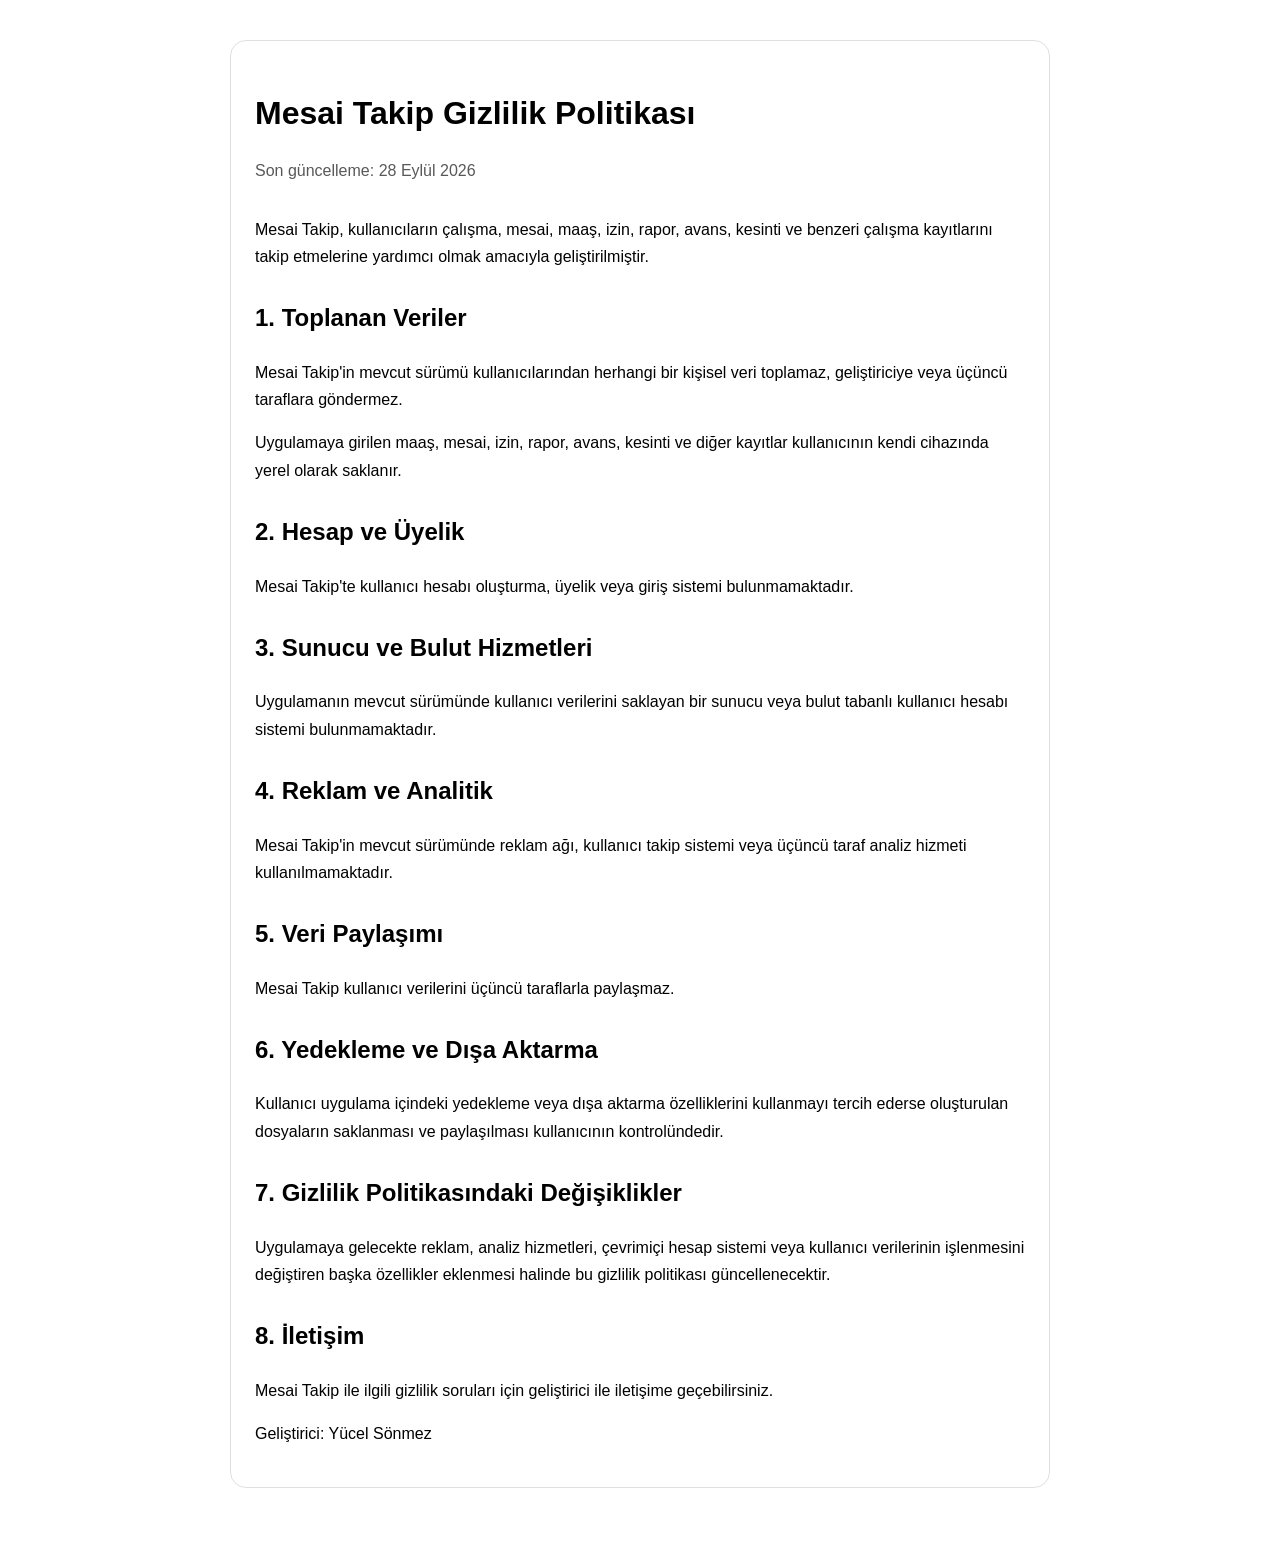
==== index.html @ 7be10f76 "Add Mesai Takip privacy policy" ====
<!DOCTYPE html>
<html lang="tr">
<head>
  <meta charset="UTF-8">
  <meta name="viewport" content="width=device-width, initial-scale=1.0">
  <title>Mesai Takip - Gizlilik Politikası</title>
  <meta name="description" content="Mesai Takip uygulaması gizlilik politikası">
  <style>
    :root { color-scheme: light dark; }
    body {
      font-family: -apple-system, BlinkMacSystemFont, "Segoe UI", Roboto, Helvetica, Arial, sans-serif;
      max-width: 820px;
      margin: 0 auto;
      padding: 40px 20px 64px;
      line-height: 1.7;
    }
    h1 { margin-bottom: 8px; }
    h2 { margin-top: 28px; }
    .date { opacity: .65; margin-bottom: 32px; }
    .card {
      border: 1px solid rgba(127,127,127,.25);
      border-radius: 16px;
      padding: 24px;
    }
  </style>
</head>
<body>
  <main class="card">
    <h1>Mesai Takip Gizlilik Politikası</h1>
    <p class="date">Son güncelleme: 28 Eylül 2026</p>

    <p>Mesai Takip, kullanıcıların çalışma, mesai, maaş, izin, rapor, avans, kesinti ve benzeri çalışma kayıtlarını takip etmelerine yardımcı olmak amacıyla geliştirilmiştir.</p>

    <h2>1. Toplanan Veriler</h2>
    <p>Mesai Takip'in mevcut sürümü kullanıcılarından herhangi bir kişisel veri toplamaz, geliştiriciye veya üçüncü taraflara göndermez.</p>
    <p>Uygulamaya girilen maaş, mesai, izin, rapor, avans, kesinti ve diğer kayıtlar kullanıcının kendi cihazında yerel olarak saklanır.</p>

    <h2>2. Hesap ve Üyelik</h2>
    <p>Mesai Takip'te kullanıcı hesabı oluşturma, üyelik veya giriş sistemi bulunmamaktadır.</p>

    <h2>3. Sunucu ve Bulut Hizmetleri</h2>
    <p>Uygulamanın mevcut sürümünde kullanıcı verilerini saklayan bir sunucu veya bulut tabanlı kullanıcı hesabı sistemi bulunmamaktadır.</p>

    <h2>4. Reklam ve Analitik</h2>
    <p>Mesai Takip'in mevcut sürümünde reklam ağı, kullanıcı takip sistemi veya üçüncü taraf analiz hizmeti kullanılmamaktadır.</p>

    <h2>5. Veri Paylaşımı</h2>
    <p>Mesai Takip kullanıcı verilerini üçüncü taraflarla paylaşmaz.</p>

    <h2>6. Yedekleme ve Dışa Aktarma</h2>
    <p>Kullanıcı uygulama içindeki yedekleme veya dışa aktarma özelliklerini kullanmayı tercih ederse oluşturulan dosyaların saklanması ve paylaşılması kullanıcının kontrolündedir.</p>

    <h2>7. Gizlilik Politikasındaki Değişiklikler</h2>
    <p>Uygulamaya gelecekte reklam, analiz hizmetleri, çevrimiçi hesap sistemi veya kullanıcı verilerinin işlenmesini değiştiren başka özellikler eklenmesi halinde bu gizlilik politikası güncellenecektir.</p>

    <h2>8. İletişim</h2>
    <p>Mesai Takip ile ilgili gizlilik soruları için geliştirici ile iletişime geçebilirsiniz.</p>
    <p>Geliştirici: Yücel Sönmez</p>
  </main>
</body>
</html>
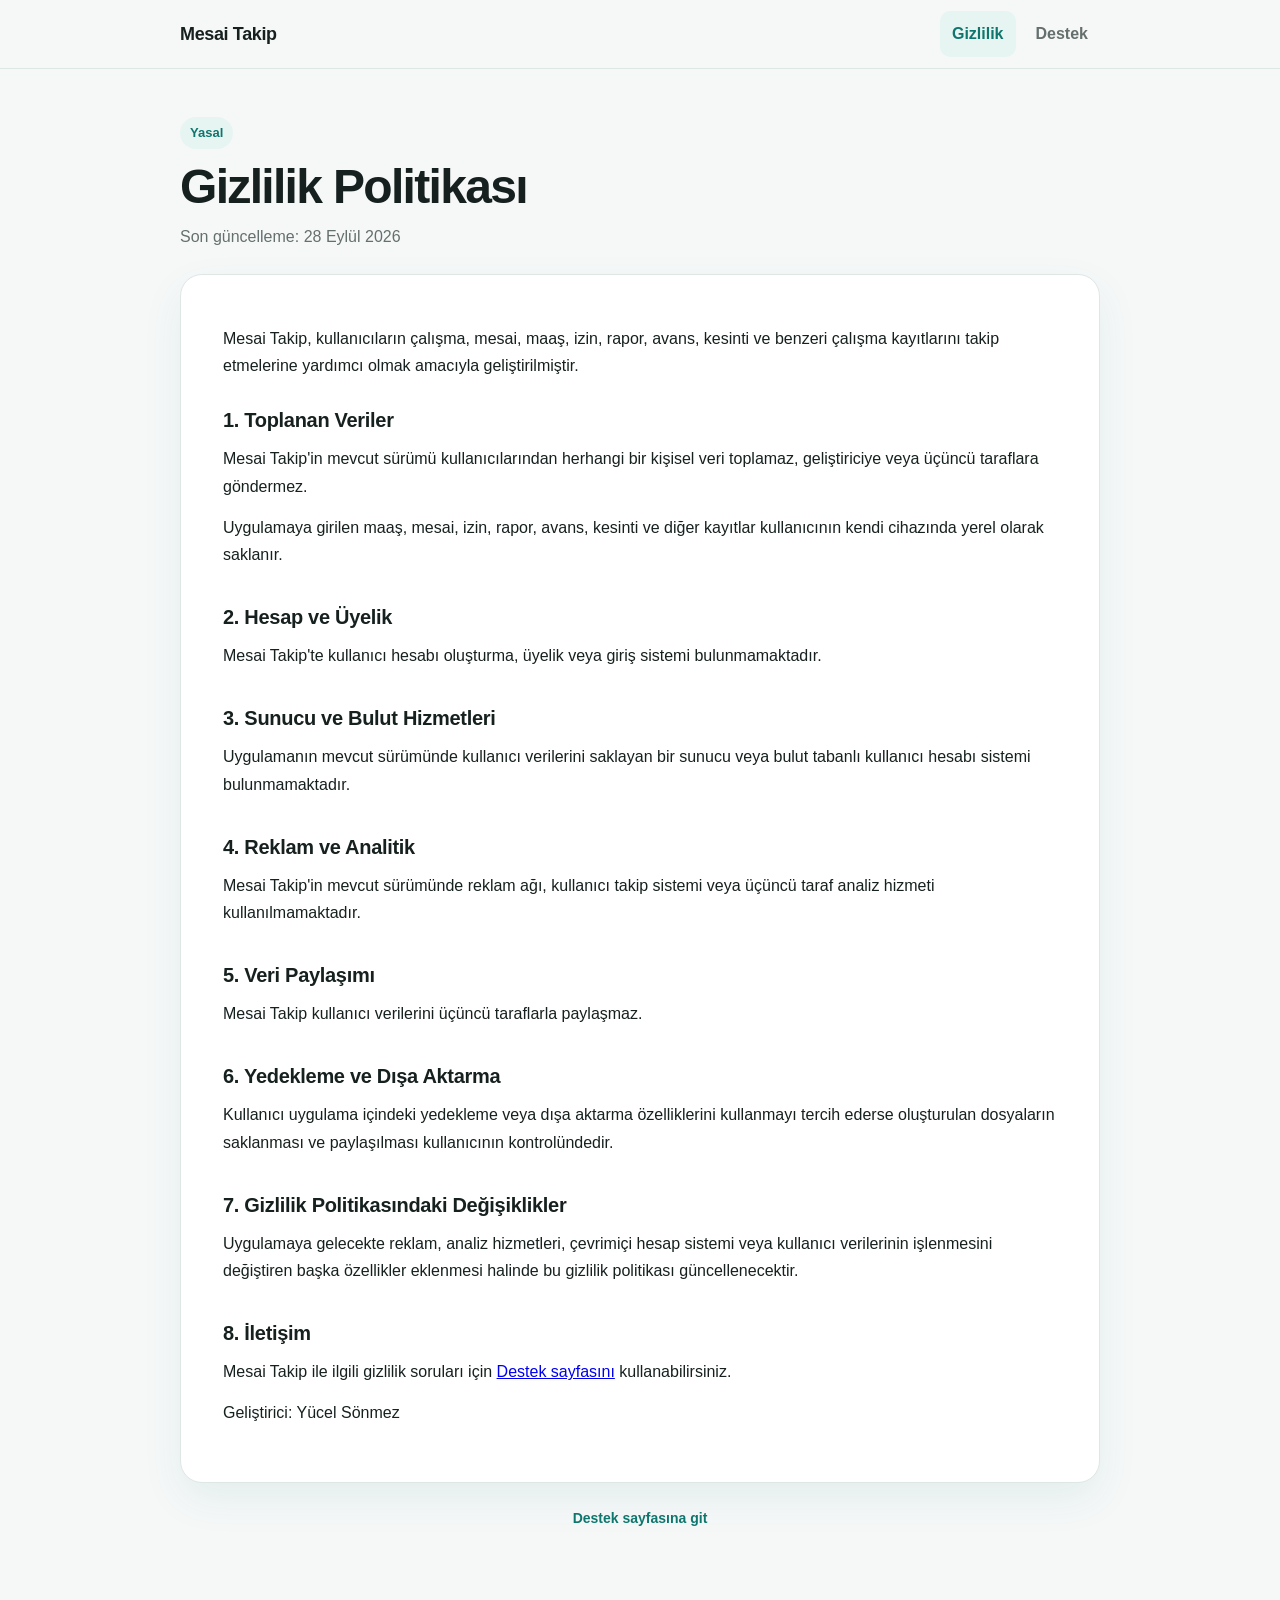
==== commit 7c72c1c9: "Improve privacy and support navigation" ====
--- a/index.html
+++ b/index.html
@@ -3,59 +3,184 @@
 <head>
   <meta charset="UTF-8">
   <meta name="viewport" content="width=device-width, initial-scale=1.0">
+  <meta name="theme-color" content="#0f766e">
   <title>Mesai Takip - Gizlilik Politikası</title>
   <meta name="description" content="Mesai Takip uygulaması gizlilik politikası">
   <style>
-    :root { color-scheme: light dark; }
+    * { box-sizing: border-box; }
+    :root {
+      color-scheme: light dark;
+      --bg: #f6f8f8;
+      --surface: #ffffff;
+      --text: #16211f;
+      --muted: #64706d;
+      --border: #dfe7e5;
+      --accent: #0f766e;
+      --accent-soft: #e7f5f2;
+      --shadow: 0 16px 40px rgba(15, 118, 110, .08);
+    }
+    @media (prefers-color-scheme: dark) {
+      :root {
+        --bg: #0f1514;
+        --surface: #151d1b;
+        --text: #edf4f2;
+        --muted: #a7b3b0;
+        --border: #293432;
+        --accent: #5eead4;
+        --accent-soft: #16312d;
+        --shadow: none;
+      }
+    }
     body {
+      margin: 0;
       font-family: -apple-system, BlinkMacSystemFont, "Segoe UI", Roboto, Helvetica, Arial, sans-serif;
-      max-width: 820px;
-      margin: 0 auto;
-      padding: 40px 20px 64px;
+      background: var(--bg);
+      color: var(--text);
       line-height: 1.7;
     }
-    h1 { margin-bottom: 8px; }
-    h2 { margin-top: 28px; }
-    .date { opacity: .65; margin-bottom: 32px; }
+    .wrap {
+      width: min(920px, calc(100% - 32px));
+      margin: 0 auto;
+    }
+    header {
+      position: sticky;
+      top: 0;
+      z-index: 10;
+      background: color-mix(in srgb, var(--bg) 88%, transparent);
+      backdrop-filter: blur(16px);
+      -webkit-backdrop-filter: blur(16px);
+      border-bottom: 1px solid var(--border);
+    }
+    .nav {
+      min-height: 68px;
+      display: flex;
+      align-items: center;
+      justify-content: space-between;
+      gap: 20px;
+    }
+    .brand {
+      color: var(--text);
+      text-decoration: none;
+      font-weight: 800;
+      letter-spacing: -.02em;
+      font-size: 18px;
+    }
+    .links {
+      display: flex;
+      align-items: center;
+      gap: 8px;
+    }
+    .links a {
+      color: var(--muted);
+      text-decoration: none;
+      font-weight: 650;
+      padding: 9px 12px;
+      border-radius: 10px;
+    }
+    .links a:hover,
+    .links a[aria-current="page"] {
+      color: var(--accent);
+      background: var(--accent-soft);
+    }
+    main { padding: 48px 0 72px; }
+    .hero { margin-bottom: 24px; }
+    .eyebrow {
+      display: inline-block;
+      color: var(--accent);
+      background: var(--accent-soft);
+      border-radius: 999px;
+      padding: 5px 10px;
+      font-size: 13px;
+      font-weight: 750;
+      margin-bottom: 12px;
+    }
+    h1 {
+      font-size: clamp(32px, 6vw, 48px);
+      line-height: 1.08;
+      letter-spacing: -.035em;
+      margin: 0 0 10px;
+    }
+    .date { color: var(--muted); margin: 0; }
     .card {
-      border: 1px solid rgba(127,127,127,.25);
-      border-radius: 16px;
-      padding: 24px;
+      background: var(--surface);
+      border: 1px solid var(--border);
+      border-radius: 22px;
+      padding: clamp(24px, 5vw, 42px);
+      box-shadow: var(--shadow);
+    }
+    h2 {
+      font-size: 20px;
+      letter-spacing: -.015em;
+      margin: 32px 0 8px;
+    }
+    h2:first-of-type { margin-top: 24px; }
+    p { margin: 8px 0 14px; }
+    .footer {
+      margin-top: 24px;
+      color: var(--muted);
+      font-size: 14px;
+      text-align: center;
+    }
+    .footer a { color: var(--accent); text-decoration: none; font-weight: 650; }
+    @media (max-width: 560px) {
+      .nav { min-height: 62px; }
+      .brand { font-size: 16px; }
+      .links a { padding: 8px 9px; font-size: 14px; }
+      main { padding-top: 32px; }
     }
   </style>
 </head>
 <body>
-  <main class="card">
-    <h1>Mesai Takip Gizlilik Politikası</h1>
-    <p class="date">Son güncelleme: 28 Eylül 2026</p>
+  <header>
+    <div class="wrap nav">
+      <a class="brand" href="./">Mesai Takip</a>
+      <nav class="links" aria-label="Ana menü">
+        <a href="./" aria-current="page">Gizlilik</a>
+        <a href="./support/">Destek</a>
+      </nav>
+    </div>
+  </header>
 
-    <p>Mesai Takip, kullanıcıların çalışma, mesai, maaş, izin, rapor, avans, kesinti ve benzeri çalışma kayıtlarını takip etmelerine yardımcı olmak amacıyla geliştirilmiştir.</p>
+  <main class="wrap">
+    <section class="hero">
+      <span class="eyebrow">Yasal</span>
+      <h1>Gizlilik Politikası</h1>
+      <p class="date">Son güncelleme: 28 Eylül 2026</p>
+    </section>
 
-    <h2>1. Toplanan Veriler</h2>
-    <p>Mesai Takip'in mevcut sürümü kullanıcılarından herhangi bir kişisel veri toplamaz, geliştiriciye veya üçüncü taraflara göndermez.</p>
-    <p>Uygulamaya girilen maaş, mesai, izin, rapor, avans, kesinti ve diğer kayıtlar kullanıcının kendi cihazında yerel olarak saklanır.</p>
+    <article class="card">
+      <p>Mesai Takip, kullanıcıların çalışma, mesai, maaş, izin, rapor, avans, kesinti ve benzeri çalışma kayıtlarını takip etmelerine yardımcı olmak amacıyla geliştirilmiştir.</p>
 
-    <h2>2. Hesap ve Üyelik</h2>
-    <p>Mesai Takip'te kullanıcı hesabı oluşturma, üyelik veya giriş sistemi bulunmamaktadır.</p>
+      <h2>1. Toplanan Veriler</h2>
+      <p>Mesai Takip'in mevcut sürümü kullanıcılarından herhangi bir kişisel veri toplamaz, geliştiriciye veya üçüncü taraflara göndermez.</p>
+      <p>Uygulamaya girilen maaş, mesai, izin, rapor, avans, kesinti ve diğer kayıtlar kullanıcının kendi cihazında yerel olarak saklanır.</p>
 
-    <h2>3. Sunucu ve Bulut Hizmetleri</h2>
-    <p>Uygulamanın mevcut sürümünde kullanıcı verilerini saklayan bir sunucu veya bulut tabanlı kullanıcı hesabı sistemi bulunmamaktadır.</p>
+      <h2>2. Hesap ve Üyelik</h2>
+      <p>Mesai Takip'te kullanıcı hesabı oluşturma, üyelik veya giriş sistemi bulunmamaktadır.</p>
 
-    <h2>4. Reklam ve Analitik</h2>
-    <p>Mesai Takip'in mevcut sürümünde reklam ağı, kullanıcı takip sistemi veya üçüncü taraf analiz hizmeti kullanılmamaktadır.</p>
+      <h2>3. Sunucu ve Bulut Hizmetleri</h2>
+      <p>Uygulamanın mevcut sürümünde kullanıcı verilerini saklayan bir sunucu veya bulut tabanlı kullanıcı hesabı sistemi bulunmamaktadır.</p>
 
-    <h2>5. Veri Paylaşımı</h2>
-    <p>Mesai Takip kullanıcı verilerini üçüncü taraflarla paylaşmaz.</p>
+      <h2>4. Reklam ve Analitik</h2>
+      <p>Mesai Takip'in mevcut sürümünde reklam ağı, kullanıcı takip sistemi veya üçüncü taraf analiz hizmeti kullanılmamaktadır.</p>
 
-    <h2>6. Yedekleme ve Dışa Aktarma</h2>
-    <p>Kullanıcı uygulama içindeki yedekleme veya dışa aktarma özelliklerini kullanmayı tercih ederse oluşturulan dosyaların saklanması ve paylaşılması kullanıcının kontrolündedir.</p>
+      <h2>5. Veri Paylaşımı</h2>
+      <p>Mesai Takip kullanıcı verilerini üçüncü taraflarla paylaşmaz.</p>
 
-    <h2>7. Gizlilik Politikasındaki Değişiklikler</h2>
-    <p>Uygulamaya gelecekte reklam, analiz hizmetleri, çevrimiçi hesap sistemi veya kullanıcı verilerinin işlenmesini değiştiren başka özellikler eklenmesi halinde bu gizlilik politikası güncellenecektir.</p>
+      <h2>6. Yedekleme ve Dışa Aktarma</h2>
+      <p>Kullanıcı uygulama içindeki yedekleme veya dışa aktarma özelliklerini kullanmayı tercih ederse oluşturulan dosyaların saklanması ve paylaşılması kullanıcının kontrolündedir.</p>
 
-    <h2>8. İletişim</h2>
-    <p>Mesai Takip ile ilgili gizlilik soruları için geliştirici ile iletişime geçebilirsiniz.</p>
-    <p>Geliştirici: Yücel Sönmez</p>
+      <h2>7. Gizlilik Politikasındaki Değişiklikler</h2>
+      <p>Uygulamaya gelecekte reklam, analiz hizmetleri, çevrimiçi hesap sistemi veya kullanıcı verilerinin işlenmesini değiştiren başka özellikler eklenmesi halinde bu gizlilik politikası güncellenecektir.</p>
+
+      <h2>8. İletişim</h2>
+      <p>Mesai Takip ile ilgili gizlilik soruları için <a href="./support/">Destek sayfasını</a> kullanabilirsiniz.</p>
+      <p>Geliştirici: Yücel Sönmez</p>
+    </article>
+
+    <div class="footer">
+      <a href="./support/">Destek sayfasına git</a>
+    </div>
   </main>
 </body>
 </html>
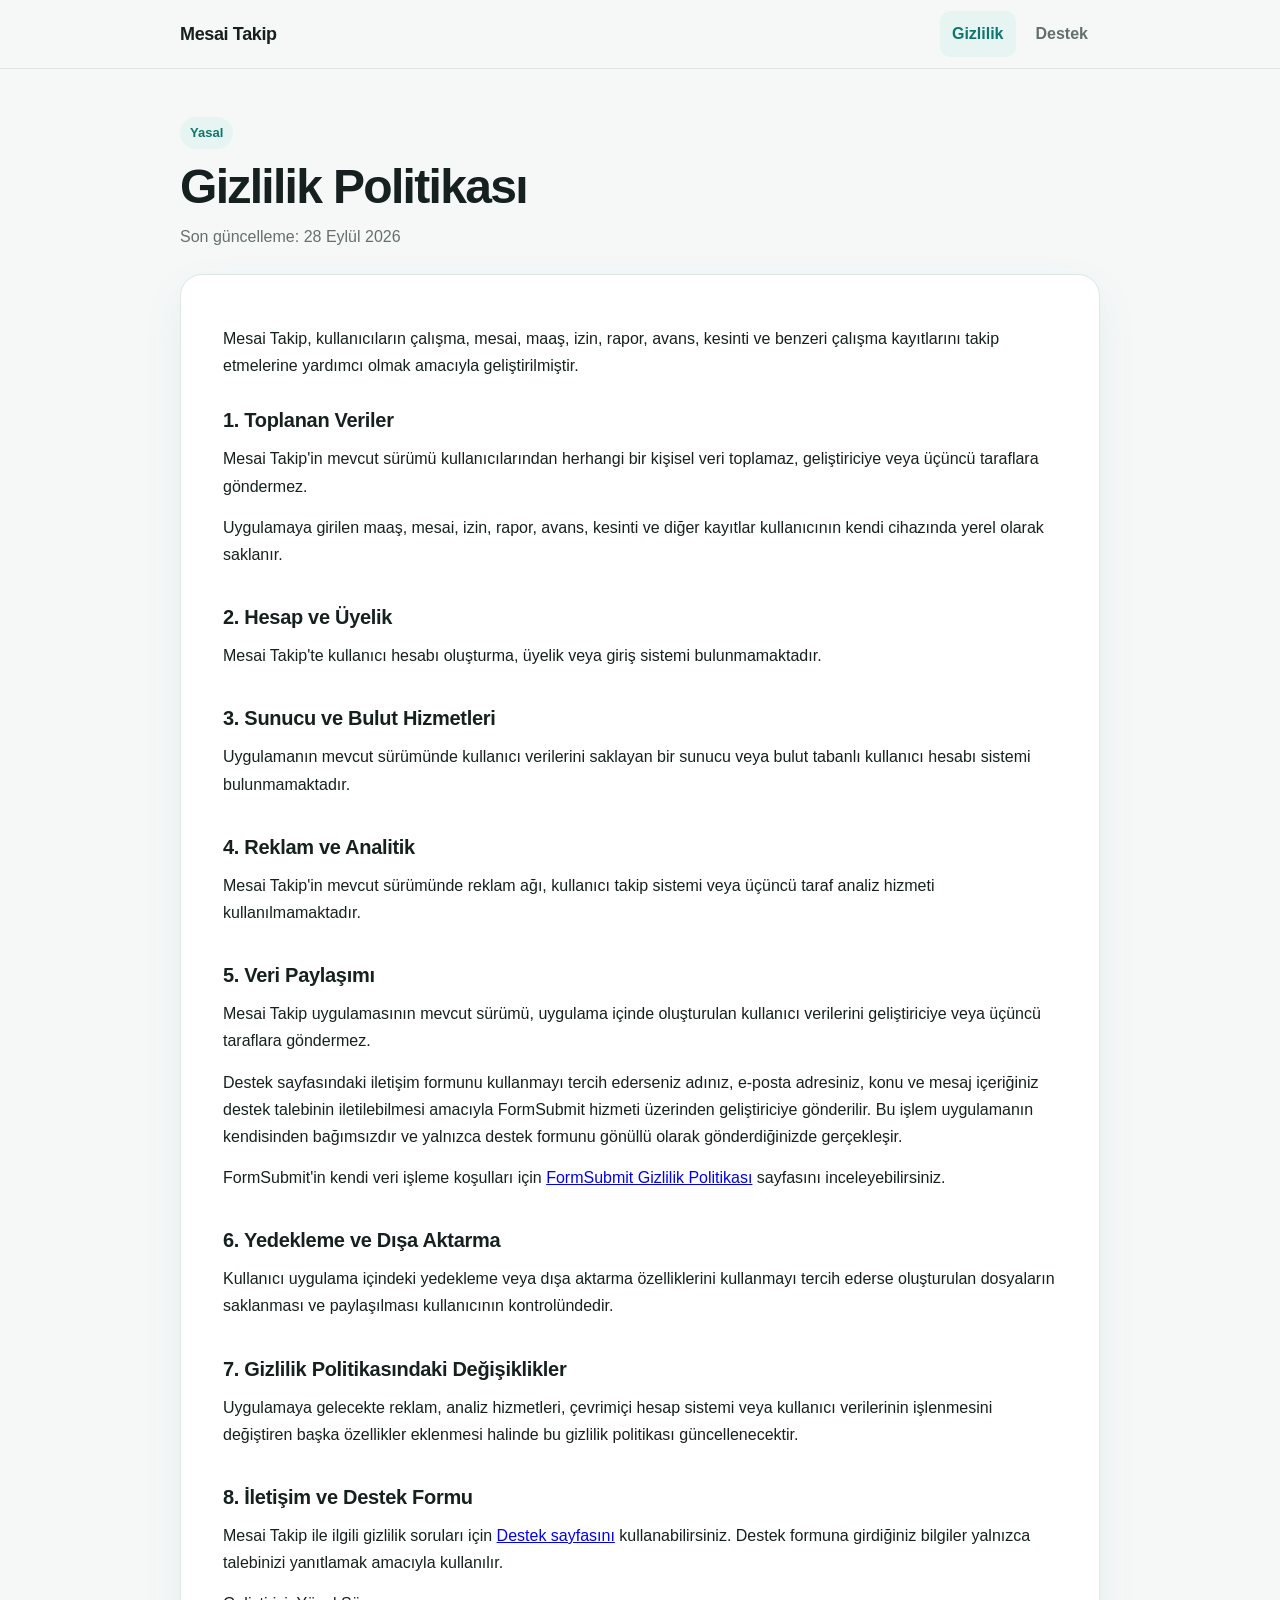
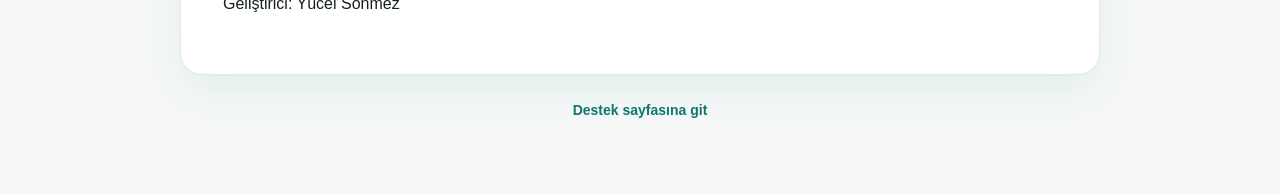
==== commit 91c885cf: "Disclose support form data handling" ====
--- a/index.html
+++ b/index.html
@@ -165,7 +165,9 @@
       <p>Mesai Takip'in mevcut sürümünde reklam ağı, kullanıcı takip sistemi veya üçüncü taraf analiz hizmeti kullanılmamaktadır.</p>
 
       <h2>5. Veri Paylaşımı</h2>
-      <p>Mesai Takip kullanıcı verilerini üçüncü taraflarla paylaşmaz.</p>
+      <p>Mesai Takip uygulamasının mevcut sürümü, uygulama içinde oluşturulan kullanıcı verilerini geliştiriciye veya üçüncü taraflara göndermez.</p>
+      <p>Destek sayfasındaki iletişim formunu kullanmayı tercih ederseniz adınız, e-posta adresiniz, konu ve mesaj içeriğiniz destek talebinin iletilebilmesi amacıyla FormSubmit hizmeti üzerinden geliştiriciye gönderilir. Bu işlem uygulamanın kendisinden bağımsızdır ve yalnızca destek formunu gönüllü olarak gönderdiğinizde gerçekleşir.</p>
+      <p>FormSubmit'in kendi veri işleme koşulları için <a href="https://formsubmit.co/privacy.pdf" target="_blank" rel="noopener noreferrer">FormSubmit Gizlilik Politikası</a> sayfasını inceleyebilirsiniz.</p>
 
       <h2>6. Yedekleme ve Dışa Aktarma</h2>
       <p>Kullanıcı uygulama içindeki yedekleme veya dışa aktarma özelliklerini kullanmayı tercih ederse oluşturulan dosyaların saklanması ve paylaşılması kullanıcının kontrolündedir.</p>
@@ -173,8 +175,8 @@
       <h2>7. Gizlilik Politikasındaki Değişiklikler</h2>
       <p>Uygulamaya gelecekte reklam, analiz hizmetleri, çevrimiçi hesap sistemi veya kullanıcı verilerinin işlenmesini değiştiren başka özellikler eklenmesi halinde bu gizlilik politikası güncellenecektir.</p>
 
-      <h2>8. İletişim</h2>
-      <p>Mesai Takip ile ilgili gizlilik soruları için <a href="./support/">Destek sayfasını</a> kullanabilirsiniz.</p>
+      <h2>8. İletişim ve Destek Formu</h2>
+      <p>Mesai Takip ile ilgili gizlilik soruları için <a href="./support/">Destek sayfasını</a> kullanabilirsiniz. Destek formuna girdiğiniz bilgiler yalnızca talebinizi yanıtlamak amacıyla kullanılır.</p>
       <p>Geliştirici: Yücel Sönmez</p>
     </article>
 
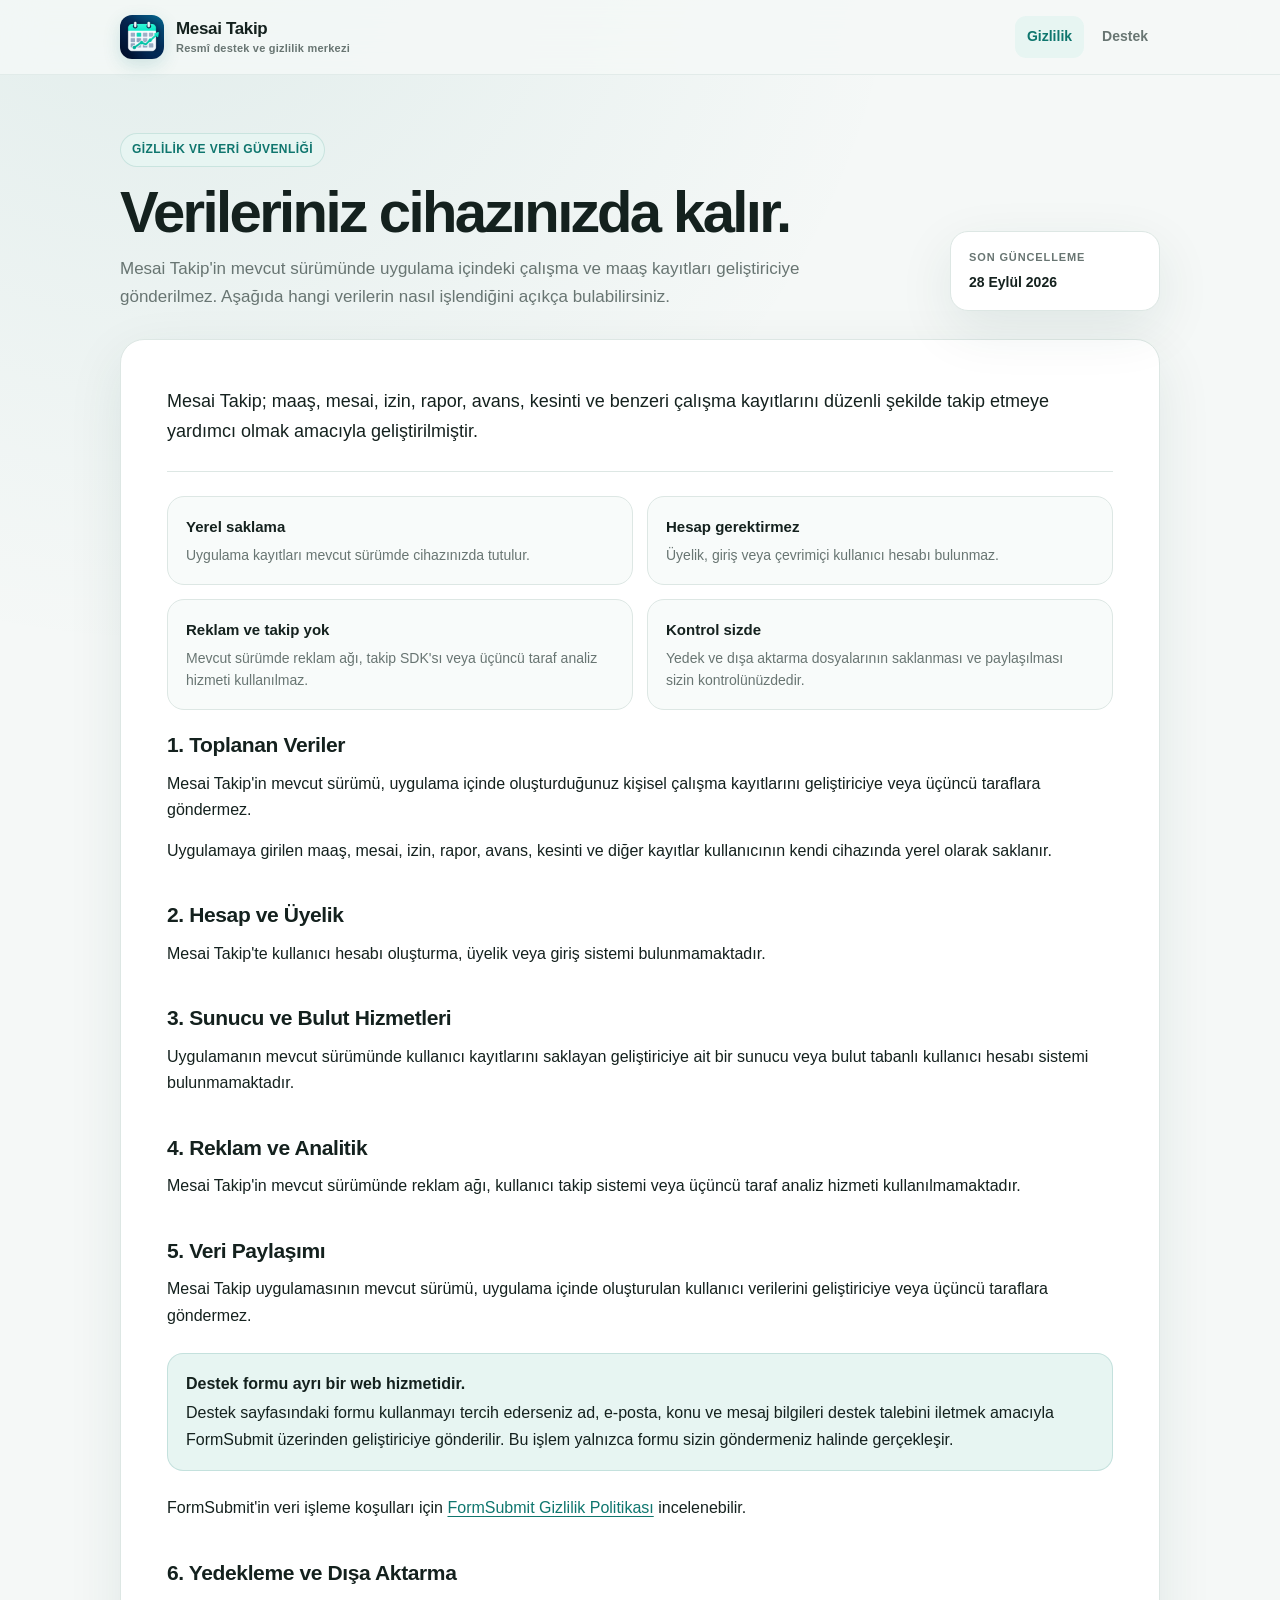
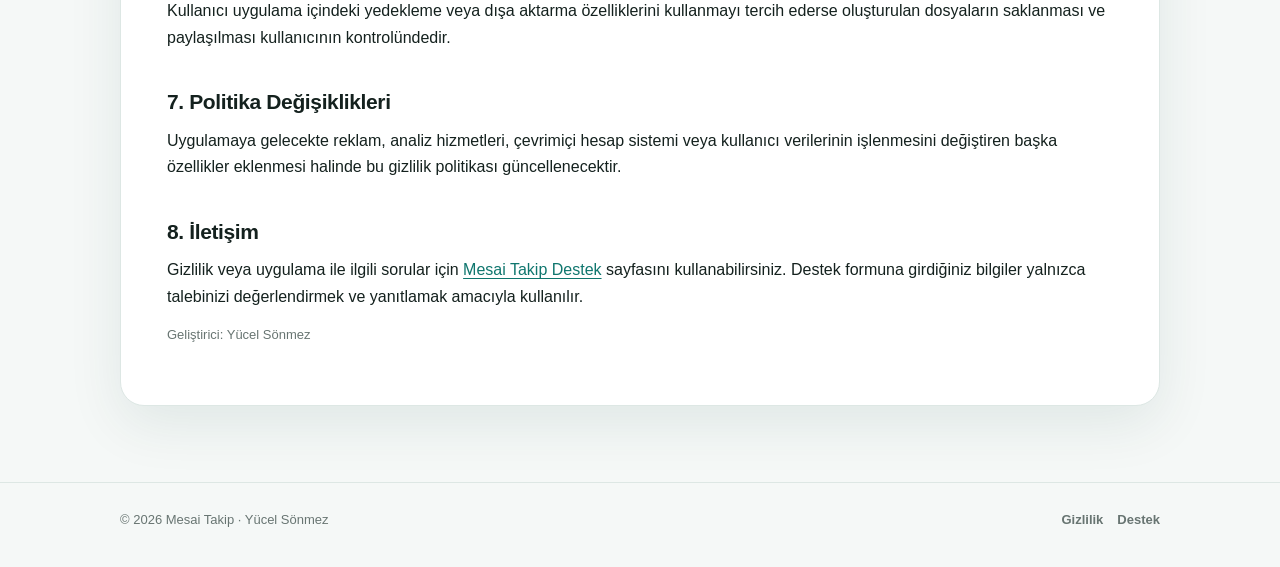
==== commit 7a9cc142: "Polish Mesai Takip support site" ====
--- a/index.html
+++ b/index.html
@@ -1,188 +1,91 @@
-<!DOCTYPE html>
+<!doctype html>
 <html lang="tr">
 <head>
-  <meta charset="UTF-8">
-  <meta name="viewport" content="width=device-width, initial-scale=1.0">
+  <meta charset="utf-8">
+  <meta name="viewport" content="width=device-width,initial-scale=1">
   <meta name="theme-color" content="#0f766e">
-  <title>Mesai Takip - Gizlilik Politikası</title>
-  <meta name="description" content="Mesai Takip uygulaması gizlilik politikası">
-  <style>
-    * { box-sizing: border-box; }
-    :root {
-      color-scheme: light dark;
-      --bg: #f6f8f8;
-      --surface: #ffffff;
-      --text: #16211f;
-      --muted: #64706d;
-      --border: #dfe7e5;
-      --accent: #0f766e;
-      --accent-soft: #e7f5f2;
-      --shadow: 0 16px 40px rgba(15, 118, 110, .08);
-    }
-    @media (prefers-color-scheme: dark) {
-      :root {
-        --bg: #0f1514;
-        --surface: #151d1b;
-        --text: #edf4f2;
-        --muted: #a7b3b0;
-        --border: #293432;
-        --accent: #5eead4;
-        --accent-soft: #16312d;
-        --shadow: none;
-      }
-    }
-    body {
-      margin: 0;
-      font-family: -apple-system, BlinkMacSystemFont, "Segoe UI", Roboto, Helvetica, Arial, sans-serif;
-      background: var(--bg);
-      color: var(--text);
-      line-height: 1.7;
-    }
-    .wrap {
-      width: min(920px, calc(100% - 32px));
-      margin: 0 auto;
-    }
-    header {
-      position: sticky;
-      top: 0;
-      z-index: 10;
-      background: color-mix(in srgb, var(--bg) 88%, transparent);
-      backdrop-filter: blur(16px);
-      -webkit-backdrop-filter: blur(16px);
-      border-bottom: 1px solid var(--border);
-    }
-    .nav {
-      min-height: 68px;
-      display: flex;
-      align-items: center;
-      justify-content: space-between;
-      gap: 20px;
-    }
-    .brand {
-      color: var(--text);
-      text-decoration: none;
-      font-weight: 800;
-      letter-spacing: -.02em;
-      font-size: 18px;
-    }
-    .links {
-      display: flex;
-      align-items: center;
-      gap: 8px;
-    }
-    .links a {
-      color: var(--muted);
-      text-decoration: none;
-      font-weight: 650;
-      padding: 9px 12px;
-      border-radius: 10px;
-    }
-    .links a:hover,
-    .links a[aria-current="page"] {
-      color: var(--accent);
-      background: var(--accent-soft);
-    }
-    main { padding: 48px 0 72px; }
-    .hero { margin-bottom: 24px; }
-    .eyebrow {
-      display: inline-block;
-      color: var(--accent);
-      background: var(--accent-soft);
-      border-radius: 999px;
-      padding: 5px 10px;
-      font-size: 13px;
-      font-weight: 750;
-      margin-bottom: 12px;
-    }
-    h1 {
-      font-size: clamp(32px, 6vw, 48px);
-      line-height: 1.08;
-      letter-spacing: -.035em;
-      margin: 0 0 10px;
-    }
-    .date { color: var(--muted); margin: 0; }
-    .card {
-      background: var(--surface);
-      border: 1px solid var(--border);
-      border-radius: 22px;
-      padding: clamp(24px, 5vw, 42px);
-      box-shadow: var(--shadow);
-    }
-    h2 {
-      font-size: 20px;
-      letter-spacing: -.015em;
-      margin: 32px 0 8px;
-    }
-    h2:first-of-type { margin-top: 24px; }
-    p { margin: 8px 0 14px; }
-    .footer {
-      margin-top: 24px;
-      color: var(--muted);
-      font-size: 14px;
-      text-align: center;
-    }
-    .footer a { color: var(--accent); text-decoration: none; font-weight: 650; }
-    @media (max-width: 560px) {
-      .nav { min-height: 62px; }
-      .brand { font-size: 16px; }
-      .links a { padding: 8px 9px; font-size: 14px; }
-      main { padding-top: 32px; }
-    }
-  </style>
+  <meta name="description" content="Mesai Takip uygulamasının gizlilik politikası ve veri işleme bilgileri.">
+  <title>Gizlilik Politikası · Mesai Takip</title>
+  <link rel="icon" type="image/png" href="./assets/app-icon.png">
+  <link rel="apple-touch-icon" href="./assets/app-icon.png">
+  <link rel="stylesheet" href="./assets/site.css">
 </head>
 <body>
-  <header>
+  <a class="skip" href="#icerik">İçeriğe geç</a>
+  <header class="site-header">
     <div class="wrap nav">
-      <a class="brand" href="./">Mesai Takip</a>
-      <nav class="links" aria-label="Ana menü">
+      <a class="brand" href="./" aria-label="Mesai Takip ana sayfa">
+        <img src="./assets/app-icon.png" alt="Mesai Takip uygulama simgesi">
+        <span class="brand-copy"><span class="brand-title">Mesai Takip</span><span class="brand-sub">Resmî destek ve gizlilik merkezi</span></span>
+      </a>
+      <nav class="nav-links" aria-label="Ana menü">
         <a href="./" aria-current="page">Gizlilik</a>
         <a href="./support/">Destek</a>
       </nav>
     </div>
   </header>
 
-  <main class="wrap">
+  <main id="icerik" class="wrap">
     <section class="hero">
-      <span class="eyebrow">Yasal</span>
-      <h1>Gizlilik Politikası</h1>
-      <p class="date">Son güncelleme: 28 Eylül 2026</p>
+      <div>
+        <span class="eyebrow">Gizlilik ve Veri Güvenliği</span>
+        <h1>Verileriniz cihazınızda kalır.</h1>
+        <p>Mesai Takip'in mevcut sürümünde uygulama içindeki çalışma ve maaş kayıtları geliştiriciye gönderilmez. Aşağıda hangi verilerin nasıl işlendiğini açıkça bulabilirsiniz.</p>
+      </div>
+      <aside class="meta-card" aria-label="Politika bilgileri">
+        <div class="meta-label">Son güncelleme</div>
+        <div class="meta-value">28 Eylül 2026</div>
+      </aside>
     </section>
 
     <article class="card">
-      <p>Mesai Takip, kullanıcıların çalışma, mesai, maaş, izin, rapor, avans, kesinti ve benzeri çalışma kayıtlarını takip etmelerine yardımcı olmak amacıyla geliştirilmiştir.</p>
+      <p class="intro">Mesai Takip; maaş, mesai, izin, rapor, avans, kesinti ve benzeri çalışma kayıtlarını düzenli şekilde takip etmeye yardımcı olmak amacıyla geliştirilmiştir.</p>
+
+      <div class="grid">
+        <div class="info-tile"><strong>Yerel saklama</strong><span>Uygulama kayıtları mevcut sürümde cihazınızda tutulur.</span></div>
+        <div class="info-tile"><strong>Hesap gerektirmez</strong><span>Üyelik, giriş veya çevrimiçi kullanıcı hesabı bulunmaz.</span></div>
+        <div class="info-tile"><strong>Reklam ve takip yok</strong><span>Mevcut sürümde reklam ağı, takip SDK'sı veya üçüncü taraf analiz hizmeti kullanılmaz.</span></div>
+        <div class="info-tile"><strong>Kontrol sizde</strong><span>Yedek ve dışa aktarma dosyalarının saklanması ve paylaşılması sizin kontrolünüzdedir.</span></div>
+      </div>
 
       <h2>1. Toplanan Veriler</h2>
-      <p>Mesai Takip'in mevcut sürümü kullanıcılarından herhangi bir kişisel veri toplamaz, geliştiriciye veya üçüncü taraflara göndermez.</p>
+      <p>Mesai Takip'in mevcut sürümü, uygulama içinde oluşturduğunuz kişisel çalışma kayıtlarını geliştiriciye veya üçüncü taraflara göndermez.</p>
       <p>Uygulamaya girilen maaş, mesai, izin, rapor, avans, kesinti ve diğer kayıtlar kullanıcının kendi cihazında yerel olarak saklanır.</p>
 
       <h2>2. Hesap ve Üyelik</h2>
       <p>Mesai Takip'te kullanıcı hesabı oluşturma, üyelik veya giriş sistemi bulunmamaktadır.</p>
 
       <h2>3. Sunucu ve Bulut Hizmetleri</h2>
-      <p>Uygulamanın mevcut sürümünde kullanıcı verilerini saklayan bir sunucu veya bulut tabanlı kullanıcı hesabı sistemi bulunmamaktadır.</p>
+      <p>Uygulamanın mevcut sürümünde kullanıcı kayıtlarını saklayan geliştiriciye ait bir sunucu veya bulut tabanlı kullanıcı hesabı sistemi bulunmamaktadır.</p>
 
       <h2>4. Reklam ve Analitik</h2>
       <p>Mesai Takip'in mevcut sürümünde reklam ağı, kullanıcı takip sistemi veya üçüncü taraf analiz hizmeti kullanılmamaktadır.</p>
 
       <h2>5. Veri Paylaşımı</h2>
       <p>Mesai Takip uygulamasının mevcut sürümü, uygulama içinde oluşturulan kullanıcı verilerini geliştiriciye veya üçüncü taraflara göndermez.</p>
-      <p>Destek sayfasındaki iletişim formunu kullanmayı tercih ederseniz adınız, e-posta adresiniz, konu ve mesaj içeriğiniz destek talebinin iletilebilmesi amacıyla FormSubmit hizmeti üzerinden geliştiriciye gönderilir. Bu işlem uygulamanın kendisinden bağımsızdır ve yalnızca destek formunu gönüllü olarak gönderdiğinizde gerçekleşir.</p>
-      <p>FormSubmit'in kendi veri işleme koşulları için <a href="https://formsubmit.co/privacy.pdf" target="_blank" rel="noopener noreferrer">FormSubmit Gizlilik Politikası</a> sayfasını inceleyebilirsiniz.</p>
+      <div class="callout">
+        <strong>Destek formu ayrı bir web hizmetidir.</strong>
+        Destek sayfasındaki formu kullanmayı tercih ederseniz ad, e-posta, konu ve mesaj bilgileri destek talebini iletmek amacıyla FormSubmit üzerinden geliştiriciye gönderilir. Bu işlem yalnızca formu sizin göndermeniz halinde gerçekleşir.
+      </div>
+      <p>FormSubmit'in veri işleme koşulları için <a href="https://formsubmit.co/privacy.pdf" target="_blank" rel="noopener noreferrer">FormSubmit Gizlilik Politikası</a> incelenebilir.</p>
 
       <h2>6. Yedekleme ve Dışa Aktarma</h2>
       <p>Kullanıcı uygulama içindeki yedekleme veya dışa aktarma özelliklerini kullanmayı tercih ederse oluşturulan dosyaların saklanması ve paylaşılması kullanıcının kontrolündedir.</p>
 
-      <h2>7. Gizlilik Politikasındaki Değişiklikler</h2>
+      <h2>7. Politika Değişiklikleri</h2>
       <p>Uygulamaya gelecekte reklam, analiz hizmetleri, çevrimiçi hesap sistemi veya kullanıcı verilerinin işlenmesini değiştiren başka özellikler eklenmesi halinde bu gizlilik politikası güncellenecektir.</p>
 
-      <h2>8. İletişim ve Destek Formu</h2>
-      <p>Mesai Takip ile ilgili gizlilik soruları için <a href="./support/">Destek sayfasını</a> kullanabilirsiniz. Destek formuna girdiğiniz bilgiler yalnızca talebinizi yanıtlamak amacıyla kullanılır.</p>
-      <p>Geliştirici: Yücel Sönmez</p>
+      <h2>8. İletişim</h2>
+      <p>Gizlilik veya uygulama ile ilgili sorular için <a href="./support/">Mesai Takip Destek</a> sayfasını kullanabilirsiniz. Destek formuna girdiğiniz bilgiler yalnızca talebinizi değerlendirmek ve yanıtlamak amacıyla kullanılır.</p>
+      <p class="small-note">Geliştirici: Yücel Sönmez</p>
     </article>
+  </main>
 
-    <div class="footer">
-      <a href="./support/">Destek sayfasına git</a>
+  <footer class="site-footer">
+    <div class="wrap footer-row">
+      <span>© 2026 Mesai Takip · Yücel Sönmez</span>
+      <nav class="footer-links" aria-label="Alt menü"><a href="./">Gizlilik</a><a href="./support/">Destek</a></nav>
     </div>
-  </main>
+  </footer>
 </body>
 </html>
--- a/assets/site.css
+++ b/assets/site.css
@@ -0,0 +1,121 @@
+*{box-sizing:border-box}
+:root{
+  color-scheme:light dark;
+  --bg:#f5f8f7;--surface:#fff;--surface-2:#f8fbfa;--text:#14211e;--muted:#687572;
+  --border:#dde7e4;--accent:#0f766e;--accent-strong:#0b625b;--accent-soft:#e7f5f2;
+  --success:#14805e;--shadow:0 18px 55px rgba(15,65,58,.09);--radius:24px
+}
+@media(prefers-color-scheme:dark){
+  :root{--bg:#0d1413;--surface:#141d1b;--surface-2:#101816;--text:#eef5f3;--muted:#a3b1ad;
+  --border:#293633;--accent:#5eead4;--accent-strong:#7df0df;--accent-soft:#17322d;
+  --success:#6ee7b7;--shadow:0 18px 55px rgba(0,0,0,.18)}
+}
+html{scroll-behavior:smooth}
+body{
+  margin:0;background:
+  radial-gradient(circle at 12% -5%,rgba(15,118,110,.09),transparent 30%),
+  var(--bg);color:var(--text);
+  font-family:-apple-system,BlinkMacSystemFont,"SF Pro Display","Segoe UI",Roboto,Helvetica,Arial,sans-serif;
+  line-height:1.65;-webkit-font-smoothing:antialiased
+}
+a{color:var(--accent);text-underline-offset:3px}
+.wrap{width:min(1040px,calc(100% - 36px));margin:0 auto}
+.skip{position:absolute;left:-999px;top:8px;background:var(--surface);padding:10px 14px;border-radius:10px;z-index:100}
+.skip:focus{left:12px}
+.site-header{
+  position:sticky;top:0;z-index:30;border-bottom:1px solid color-mix(in srgb,var(--border) 75%,transparent);
+  background:color-mix(in srgb,var(--bg) 84%,transparent);backdrop-filter:blur(20px);-webkit-backdrop-filter:blur(20px)
+}
+.nav{min-height:74px;display:flex;align-items:center;justify-content:space-between;gap:24px}
+.brand{display:flex;align-items:center;gap:12px;text-decoration:none;color:var(--text);min-width:0}
+.brand img{width:44px;height:44px;border-radius:12px;display:block;box-shadow:0 6px 18px rgba(15,118,110,.16)}
+.brand-copy{display:flex;flex-direction:column;line-height:1.12}
+.brand-title{font-size:17px;font-weight:850;letter-spacing:-.02em}
+.brand-sub{font-size:11px;color:var(--muted);font-weight:650;margin-top:4px;letter-spacing:.02em}
+.nav-links{display:flex;align-items:center;gap:6px}
+.nav-links a{
+  color:var(--muted);text-decoration:none;font-size:14px;font-weight:750;padding:9px 12px;border-radius:11px;transition:.15s ease
+}
+.nav-links a:hover,.nav-links a[aria-current=page]{color:var(--accent);background:var(--accent-soft)}
+main{padding:58px 0 76px}
+.hero{display:grid;grid-template-columns:minmax(0,1fr) auto;align-items:end;gap:28px;margin-bottom:28px}
+.eyebrow{
+  display:inline-flex;align-items:center;gap:7px;color:var(--accent);background:var(--accent-soft);
+  border:1px solid color-mix(in srgb,var(--accent) 14%,transparent);border-radius:999px;padding:6px 11px;
+  font-size:12px;font-weight:850;letter-spacing:.035em;text-transform:uppercase;margin-bottom:15px
+}
+h1{font-size:clamp(36px,6vw,58px);line-height:1.03;letter-spacing:-.045em;margin:0 0 13px;max-width:760px}
+.hero p{color:var(--muted);font-size:17px;max-width:720px;margin:0}
+.meta-card{
+  min-width:210px;border:1px solid var(--border);background:var(--surface);border-radius:18px;padding:16px 18px;box-shadow:var(--shadow)
+}
+.meta-label{font-size:11px;text-transform:uppercase;letter-spacing:.08em;color:var(--muted);font-weight:800}
+.meta-value{font-size:14px;font-weight:750;margin-top:4px}
+.card{
+  background:var(--surface);border:1px solid var(--border);border-radius:var(--radius);
+  box-shadow:var(--shadow);padding:clamp(24px,4.5vw,46px)
+}
+.intro{
+  font-size:18px;line-height:1.7;margin:0 0 24px;padding-bottom:24px;border-bottom:1px solid var(--border)
+}
+h2{font-size:21px;letter-spacing:-.018em;margin:34px 0 8px}
+h2:first-of-type{margin-top:6px}
+p{margin:8px 0 14px}
+.callout{
+  margin:24px 0;padding:17px 18px;border-radius:16px;background:var(--accent-soft);
+  border:1px solid color-mix(in srgb,var(--accent) 16%,transparent)
+}
+.callout strong{display:block;margin-bottom:3px}
+.grid{display:grid;grid-template-columns:repeat(2,minmax(0,1fr));gap:14px;margin:18px 0}
+.info-tile{background:var(--surface-2);border:1px solid var(--border);border-radius:17px;padding:18px}
+.info-tile strong{display:block;margin-bottom:5px;font-size:15px}
+.info-tile span{display:block;color:var(--muted);font-size:14px;line-height:1.55}
+.faq{padding:19px 0;border-top:1px solid var(--border)}
+.faq:first-of-type{border-top:0;padding-top:3px}
+.faq strong{display:block;margin-bottom:5px}
+.faq p{margin:0;color:var(--muted)}
+.actions{display:flex;flex-wrap:wrap;gap:10px;margin-top:16px}
+.button{
+  appearance:none;display:inline-flex;align-items:center;justify-content:center;min-height:46px;padding:10px 17px;
+  border-radius:13px;text-decoration:none;font:inherit;font-size:14px;font-weight:800;
+  border:1px solid var(--border);color:var(--text);background:var(--surface);cursor:pointer;transition:.15s ease
+}
+.button:hover{transform:translateY(-1px);border-color:color-mix(in srgb,var(--accent) 50%,var(--border))}
+.button.primary{background:var(--accent-strong);border-color:var(--accent-strong);color:#fff}
+.button.primary:hover{filter:brightness(1.05)}
+.support-form{margin-top:20px}
+.field-row{display:grid;grid-template-columns:1fr 1fr;gap:14px}
+.field{margin-bottom:16px}
+.field label{display:block;margin-bottom:7px;font-size:13px;font-weight:800}
+.field input,.field select,.field textarea{
+  width:100%;border:1px solid var(--border);border-radius:13px;padding:12px 13px;background:var(--surface-2);
+  color:var(--text);font:inherit;outline:none;transition:border-color .15s ease,box-shadow .15s ease
+}
+.field input:focus,.field select:focus,.field textarea:focus{
+  border-color:var(--accent);box-shadow:0 0 0 3px color-mix(in srgb,var(--accent) 16%,transparent)
+}
+.field textarea{min-height:160px;resize:vertical}
+.form-note{font-size:12px;color:var(--muted);line-height:1.6;margin:2px 0 16px}
+.success-icon{
+  width:68px;height:68px;border-radius:20px;background:var(--accent-soft);color:var(--success);
+  display:grid;place-items:center;font-size:34px;font-weight:900;margin:0 auto 18px
+}
+.center-card{max-width:650px;margin:40px auto 0;text-align:center}
+.center-card h1{font-size:clamp(32px,6vw,46px);margin-left:auto;margin-right:auto}
+.center-card p{color:var(--muted);font-size:16px}
+.site-footer{border-top:1px solid var(--border);padding:26px 0 36px;color:var(--muted);font-size:13px}
+.footer-row{display:flex;align-items:center;justify-content:space-between;gap:18px}
+.footer-links{display:flex;gap:14px;flex-wrap:wrap}
+.footer-links a{color:var(--muted);text-decoration:none;font-weight:650}
+.footer-links a:hover{color:var(--accent)}
+.small-note{font-size:13px;color:var(--muted)}
+@media(max-width:760px){
+  .nav{min-height:66px}.brand img{width:39px;height:39px;border-radius:11px}.brand-sub{display:none}
+  .nav-links a{padding:8px 9px;font-size:13px}.hero{grid-template-columns:1fr;align-items:start}
+  .meta-card{min-width:0;width:100%}main{padding-top:38px}.grid{grid-template-columns:1fr}
+  .field-row{grid-template-columns:1fr;gap:0}.footer-row{align-items:flex-start;flex-direction:column}
+}
+@media(max-width:430px){
+  .wrap{width:min(100% - 24px,1040px)}.brand-title{font-size:15px}.nav-links{gap:2px}
+  .nav-links a{padding:7px 7px;font-size:12px}.card{border-radius:20px;padding:22px}
+}
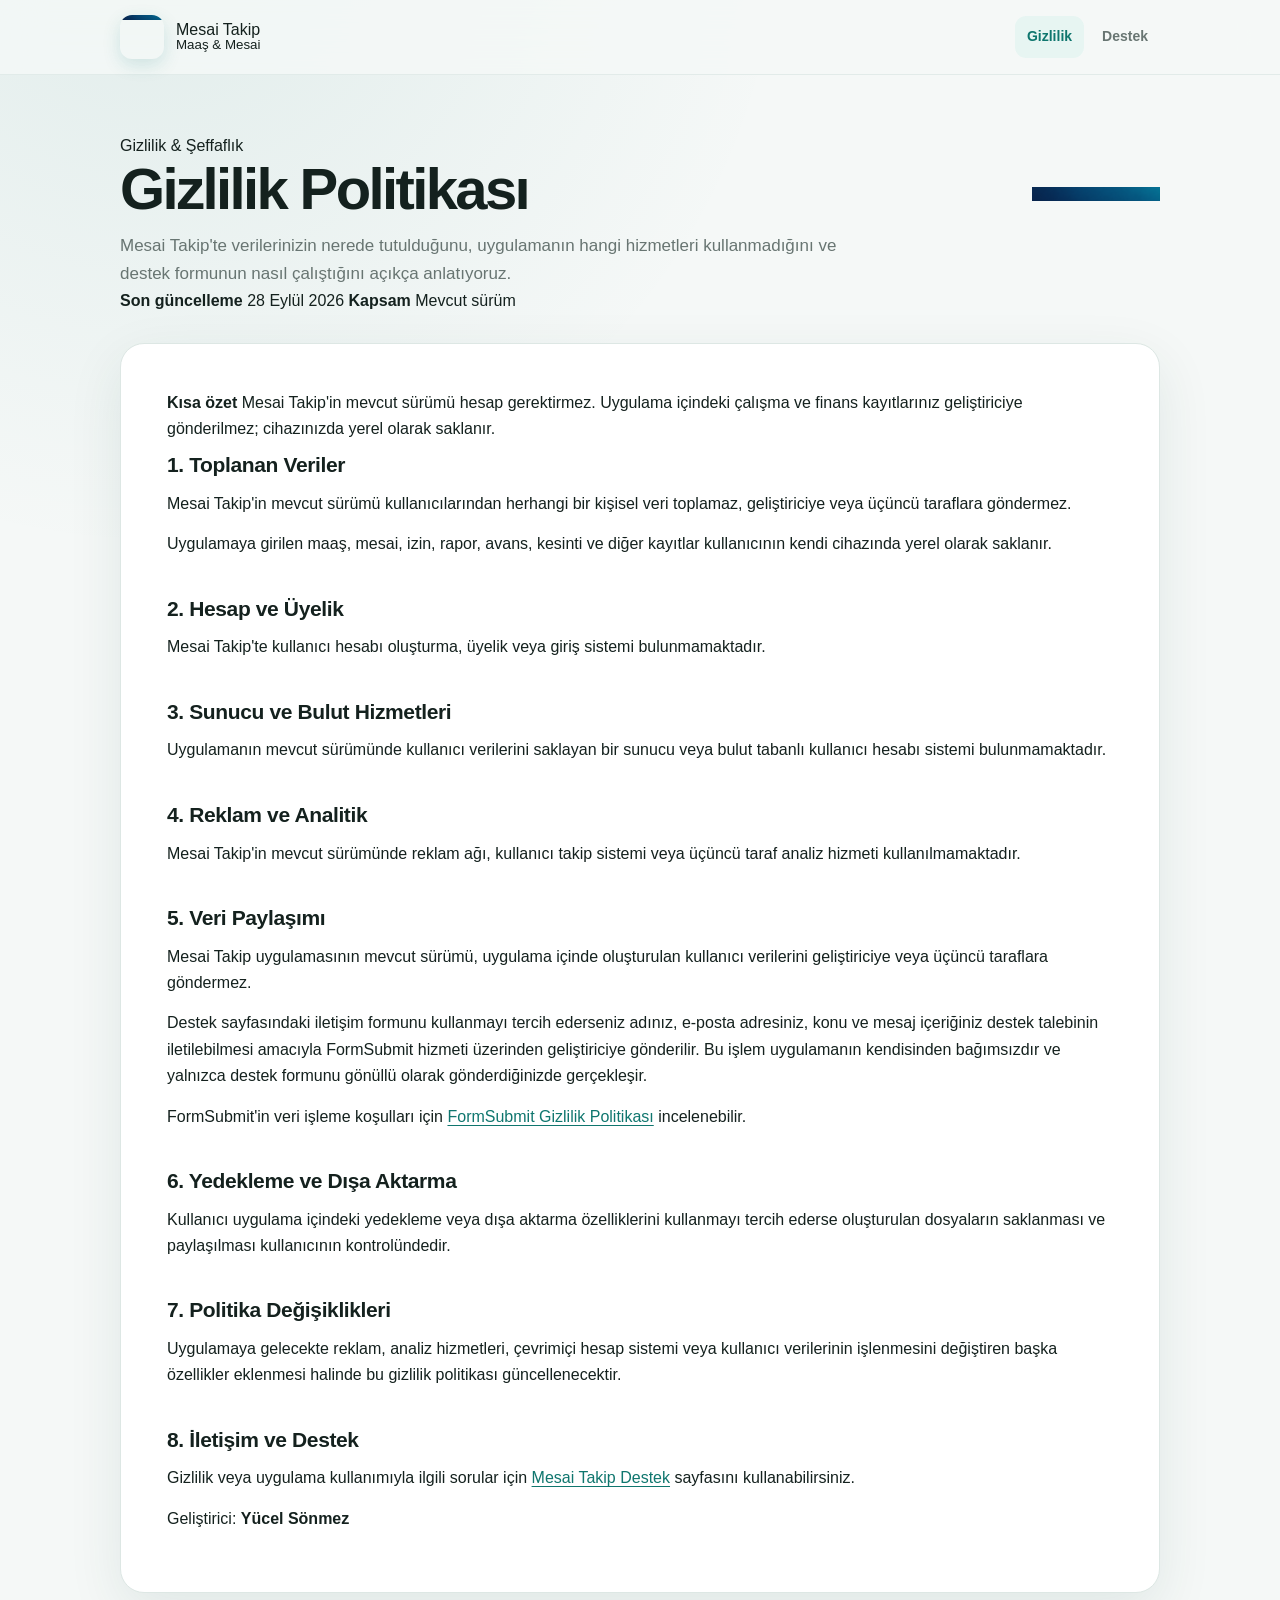
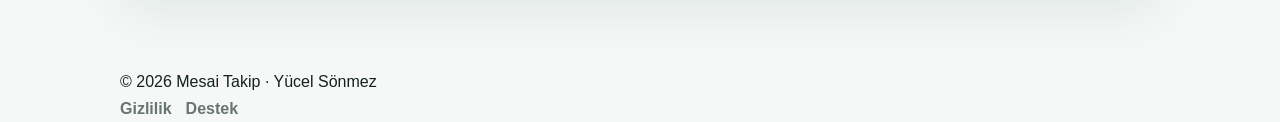
==== commit eee6afc4: "Redesign privacy page with Mesai Takip branding" ====
--- a/index.html
+++ b/index.html
@@ -1,91 +1,87 @@
-<!doctype html>
+<!DOCTYPE html>
 <html lang="tr">
 <head>
-  <meta charset="utf-8">
-  <meta name="viewport" content="width=device-width,initial-scale=1">
+  <meta charset="UTF-8"><meta name="viewport" content="width=device-width,initial-scale=1">
   <meta name="theme-color" content="#0f766e">
-  <meta name="description" content="Mesai Takip uygulamasının gizlilik politikası ve veri işleme bilgileri.">
-  <title>Gizlilik Politikası · Mesai Takip</title>
-  <link rel="icon" type="image/png" href="./assets/app-icon.png">
+  <title>Mesai Takip | Gizlilik Politikası</title>
+  <meta name="description" content="Mesai Takip uygulamasının güncel gizlilik politikası ve veri işleme bilgileri.">
+  <link rel="canonical" href="https://yucelsonmez59-tech.github.io/mesaitakip-privacy/">
+  <link rel="icon" type="image/png" href="./assets/mesaitakip-logo.png">
   <link rel="apple-touch-icon" href="./assets/app-icon.png">
+  <meta property="og:title" content="Mesai Takip | Gizlilik Politikası">
+  <meta property="og:description" content="Mesai Takip uygulamasının güncel gizlilik ve veri işleme bilgileri.">
+  <meta property="og:image" content="https://yucelsonmez59-tech.github.io/mesaitakip-privacy/assets/app-icon.png">
   <link rel="stylesheet" href="./assets/site.css">
 </head>
 <body>
-  <a class="skip" href="#icerik">İçeriğe geç</a>
-  <header class="site-header">
-    <div class="wrap nav">
-      <a class="brand" href="./" aria-label="Mesai Takip ana sayfa">
-        <img src="./assets/app-icon.png" alt="Mesai Takip uygulama simgesi">
-        <span class="brand-copy"><span class="brand-title">Mesai Takip</span><span class="brand-sub">Resmî destek ve gizlilik merkezi</span></span>
-      </a>
-      <nav class="nav-links" aria-label="Ana menü">
-        <a href="./" aria-current="page">Gizlilik</a>
-        <a href="./support/">Destek</a>
-      </nav>
+<header class="site-header">
+  <div class="wrap nav">
+    <a class="brand" href="./" aria-label="Mesai Takip ana sayfa">
+      <img class="brand-logo" src="./assets/mesaitakip-logo.png" alt="Mesai Takip logosu">
+      <span class="brand-copy"><span>Mesai Takip</span><small>Maaş &amp; Mesai</small></span>
+    </a>
+    <nav class="nav-links" aria-label="Ana menü">
+      <a href="./" aria-current="page">Gizlilik</a>
+      <a href="./support/">Destek</a>
+    </nav>
+  </div>
+</header>
+
+<main class="wrap">
+  <section class="hero">
+    <div>
+      <span class="kicker">Gizlilik &amp; Şeffaflık</span>
+      <h1>Gizlilik Politikası</h1>
+      <p>Mesai Takip'te verilerinizin nerede tutulduğunu, uygulamanın hangi hizmetleri kullanmadığını ve destek formunun nasıl çalıştığını açıkça anlatıyoruz.</p>
+      <div class="meta">
+        <span class="pill"><strong>Son güncelleme</strong> 28 Eylül 2026</span>
+        <span class="pill"><strong>Kapsam</strong> Mevcut sürüm</span>
+      </div>
     </div>
-  </header>
+    <img class="hero-mark" src="./assets/mesaitakip-logo.png" alt="">
+  </section>
 
-  <main id="icerik" class="wrap">
-    <section class="hero">
-      <div>
-        <span class="eyebrow">Gizlilik ve Veri Güvenliği</span>
-        <h1>Verileriniz cihazınızda kalır.</h1>
-        <p>Mesai Takip'in mevcut sürümünde uygulama içindeki çalışma ve maaş kayıtları geliştiriciye gönderilmez. Aşağıda hangi verilerin nasıl işlendiğini açıkça bulabilirsiniz.</p>
-      </div>
-      <aside class="meta-card" aria-label="Politika bilgileri">
-        <div class="meta-label">Son güncelleme</div>
-        <div class="meta-value">28 Eylül 2026</div>
-      </aside>
-    </section>
+  <article class="card">
+    <div class="info-box">
+      <strong>Kısa özet</strong>
+      Mesai Takip'in mevcut sürümü hesap gerektirmez. Uygulama içindeki çalışma ve finans kayıtlarınız geliştiriciye gönderilmez; cihazınızda yerel olarak saklanır.
+    </div>
 
-    <article class="card">
-      <p class="intro">Mesai Takip; maaş, mesai, izin, rapor, avans, kesinti ve benzeri çalışma kayıtlarını düzenli şekilde takip etmeye yardımcı olmak amacıyla geliştirilmiştir.</p>
+    <h2>1. Toplanan Veriler</h2>
+    <p>Mesai Takip'in mevcut sürümü kullanıcılarından herhangi bir kişisel veri toplamaz, geliştiriciye veya üçüncü taraflara göndermez.</p>
+    <p>Uygulamaya girilen maaş, mesai, izin, rapor, avans, kesinti ve diğer kayıtlar kullanıcının kendi cihazında yerel olarak saklanır.</p>
 
-      <div class="grid">
-        <div class="info-tile"><strong>Yerel saklama</strong><span>Uygulama kayıtları mevcut sürümde cihazınızda tutulur.</span></div>
-        <div class="info-tile"><strong>Hesap gerektirmez</strong><span>Üyelik, giriş veya çevrimiçi kullanıcı hesabı bulunmaz.</span></div>
-        <div class="info-tile"><strong>Reklam ve takip yok</strong><span>Mevcut sürümde reklam ağı, takip SDK'sı veya üçüncü taraf analiz hizmeti kullanılmaz.</span></div>
-        <div class="info-tile"><strong>Kontrol sizde</strong><span>Yedek ve dışa aktarma dosyalarının saklanması ve paylaşılması sizin kontrolünüzdedir.</span></div>
-      </div>
+    <h2>2. Hesap ve Üyelik</h2>
+    <p>Mesai Takip'te kullanıcı hesabı oluşturma, üyelik veya giriş sistemi bulunmamaktadır.</p>
 
-      <h2>1. Toplanan Veriler</h2>
-      <p>Mesai Takip'in mevcut sürümü, uygulama içinde oluşturduğunuz kişisel çalışma kayıtlarını geliştiriciye veya üçüncü taraflara göndermez.</p>
-      <p>Uygulamaya girilen maaş, mesai, izin, rapor, avans, kesinti ve diğer kayıtlar kullanıcının kendi cihazında yerel olarak saklanır.</p>
+    <h2>3. Sunucu ve Bulut Hizmetleri</h2>
+    <p>Uygulamanın mevcut sürümünde kullanıcı verilerini saklayan bir sunucu veya bulut tabanlı kullanıcı hesabı sistemi bulunmamaktadır.</p>
 
-      <h2>2. Hesap ve Üyelik</h2>
-      <p>Mesai Takip'te kullanıcı hesabı oluşturma, üyelik veya giriş sistemi bulunmamaktadır.</p>
+    <h2>4. Reklam ve Analitik</h2>
+    <p>Mesai Takip'in mevcut sürümünde reklam ağı, kullanıcı takip sistemi veya üçüncü taraf analiz hizmeti kullanılmamaktadır.</p>
 
-      <h2>3. Sunucu ve Bulut Hizmetleri</h2>
-      <p>Uygulamanın mevcut sürümünde kullanıcı kayıtlarını saklayan geliştiriciye ait bir sunucu veya bulut tabanlı kullanıcı hesabı sistemi bulunmamaktadır.</p>
+    <h2>5. Veri Paylaşımı</h2>
+    <p>Mesai Takip uygulamasının mevcut sürümü, uygulama içinde oluşturulan kullanıcı verilerini geliştiriciye veya üçüncü taraflara göndermez.</p>
+    <p>Destek sayfasındaki iletişim formunu kullanmayı tercih ederseniz adınız, e-posta adresiniz, konu ve mesaj içeriğiniz destek talebinin iletilebilmesi amacıyla FormSubmit hizmeti üzerinden geliştiriciye gönderilir. Bu işlem uygulamanın kendisinden bağımsızdır ve yalnızca destek formunu gönüllü olarak gönderdiğinizde gerçekleşir.</p>
+    <p>FormSubmit'in veri işleme koşulları için <a href="https://formsubmit.co/privacy.pdf" target="_blank" rel="noopener noreferrer">FormSubmit Gizlilik Politikası</a> incelenebilir.</p>
 
-      <h2>4. Reklam ve Analitik</h2>
-      <p>Mesai Takip'in mevcut sürümünde reklam ağı, kullanıcı takip sistemi veya üçüncü taraf analiz hizmeti kullanılmamaktadır.</p>
+    <h2>6. Yedekleme ve Dışa Aktarma</h2>
+    <p>Kullanıcı uygulama içindeki yedekleme veya dışa aktarma özelliklerini kullanmayı tercih ederse oluşturulan dosyaların saklanması ve paylaşılması kullanıcının kontrolündedir.</p>
 
-      <h2>5. Veri Paylaşımı</h2>
-      <p>Mesai Takip uygulamasının mevcut sürümü, uygulama içinde oluşturulan kullanıcı verilerini geliştiriciye veya üçüncü taraflara göndermez.</p>
-      <div class="callout">
-        <strong>Destek formu ayrı bir web hizmetidir.</strong>
-        Destek sayfasındaki formu kullanmayı tercih ederseniz ad, e-posta, konu ve mesaj bilgileri destek talebini iletmek amacıyla FormSubmit üzerinden geliştiriciye gönderilir. Bu işlem yalnızca formu sizin göndermeniz halinde gerçekleşir.
-      </div>
-      <p>FormSubmit'in veri işleme koşulları için <a href="https://formsubmit.co/privacy.pdf" target="_blank" rel="noopener noreferrer">FormSubmit Gizlilik Politikası</a> incelenebilir.</p>
+    <h2>7. Politika Değişiklikleri</h2>
+    <p>Uygulamaya gelecekte reklam, analiz hizmetleri, çevrimiçi hesap sistemi veya kullanıcı verilerinin işlenmesini değiştiren başka özellikler eklenmesi halinde bu gizlilik politikası güncellenecektir.</p>
 
-      <h2>6. Yedekleme ve Dışa Aktarma</h2>
-      <p>Kullanıcı uygulama içindeki yedekleme veya dışa aktarma özelliklerini kullanmayı tercih ederse oluşturulan dosyaların saklanması ve paylaşılması kullanıcının kontrolündedir.</p>
+    <h2>8. İletişim ve Destek</h2>
+    <p>Gizlilik veya uygulama kullanımıyla ilgili sorular için <a href="./support/">Mesai Takip Destek</a> sayfasını kullanabilirsiniz.</p>
+    <p>Geliştirici: <strong>Yücel Sönmez</strong></p>
+  </article>
+</main>
 
-      <h2>7. Politika Değişiklikleri</h2>
-      <p>Uygulamaya gelecekte reklam, analiz hizmetleri, çevrimiçi hesap sistemi veya kullanıcı verilerinin işlenmesini değiştiren başka özellikler eklenmesi halinde bu gizlilik politikası güncellenecektir.</p>
-
-      <h2>8. İletişim</h2>
-      <p>Gizlilik veya uygulama ile ilgili sorular için <a href="./support/">Mesai Takip Destek</a> sayfasını kullanabilirsiniz. Destek formuna girdiğiniz bilgiler yalnızca talebinizi değerlendirmek ve yanıtlamak amacıyla kullanılır.</p>
-      <p class="small-note">Geliştirici: Yücel Sönmez</p>
-    </article>
-  </main>
-
-  <footer class="site-footer">
-    <div class="wrap footer-row">
-      <span>© 2026 Mesai Takip · Yücel Sönmez</span>
-      <nav class="footer-links" aria-label="Alt menü"><a href="./">Gizlilik</a><a href="./support/">Destek</a></nav>
-    </div>
-  </footer>
+<footer class="footer">
+  <div class="wrap footer-inner">
+    <span>© 2026 Mesai Takip · Yücel Sönmez</span>
+    <div class="footer-links"><a href="./">Gizlilik</a><a href="./support/">Destek</a></div>
+  </div>
+</footer>
 </body>
 </html>
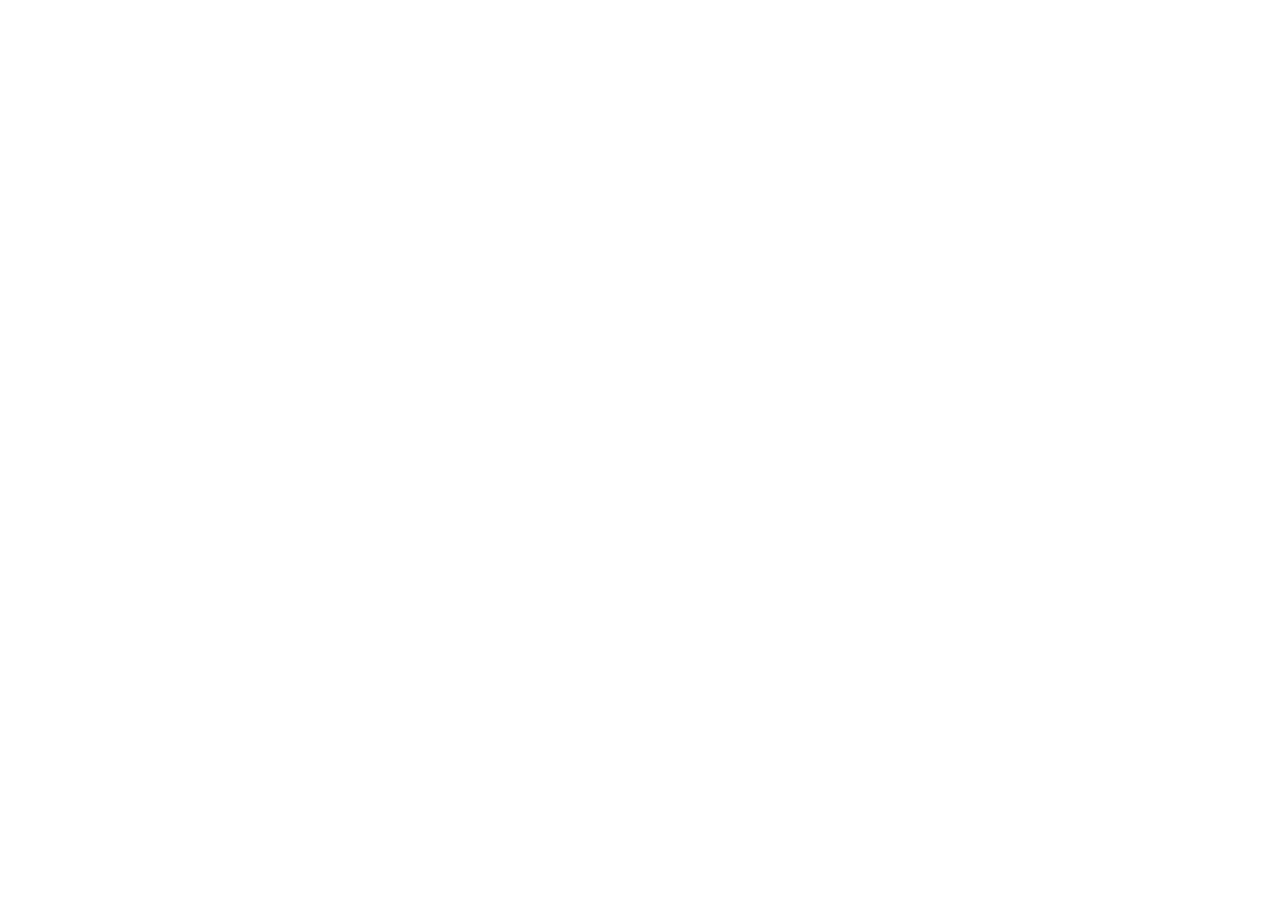
==== commit 9a15c67b: "Retire old Mesai website content into new-site compatibility redirects" ====
--- a/index.html
+++ b/index.html
@@ -1,87 +1 @@
-<!DOCTYPE html>
-<html lang="tr">
-<head>
-  <meta charset="UTF-8"><meta name="viewport" content="width=device-width,initial-scale=1">
-  <meta name="theme-color" content="#0f766e">
-  <title>Mesai Takip | Gizlilik Politikası</title>
-  <meta name="description" content="Mesai Takip uygulamasının güncel gizlilik politikası ve veri işleme bilgileri.">
-  <link rel="canonical" href="https://yucelsonmez59-tech.github.io/mesaitakip-privacy/">
-  <link rel="icon" type="image/png" href="./assets/mesaitakip-logo.png">
-  <link rel="apple-touch-icon" href="./assets/app-icon.png">
-  <meta property="og:title" content="Mesai Takip | Gizlilik Politikası">
-  <meta property="og:description" content="Mesai Takip uygulamasının güncel gizlilik ve veri işleme bilgileri.">
-  <meta property="og:image" content="https://yucelsonmez59-tech.github.io/mesaitakip-privacy/assets/app-icon.png">
-  <link rel="stylesheet" href="./assets/site.css">
-</head>
-<body>
-<header class="site-header">
-  <div class="wrap nav">
-    <a class="brand" href="./" aria-label="Mesai Takip ana sayfa">
-      <img class="brand-logo" src="./assets/mesaitakip-logo.png" alt="Mesai Takip logosu">
-      <span class="brand-copy"><span>Mesai Takip</span><small>Maaş &amp; Mesai</small></span>
-    </a>
-    <nav class="nav-links" aria-label="Ana menü">
-      <a href="./" aria-current="page">Gizlilik</a>
-      <a href="./support/">Destek</a>
-    </nav>
-  </div>
-</header>
-
-<main class="wrap">
-  <section class="hero">
-    <div>
-      <span class="kicker">Gizlilik &amp; Şeffaflık</span>
-      <h1>Gizlilik Politikası</h1>
-      <p>Mesai Takip'te verilerinizin nerede tutulduğunu, uygulamanın hangi hizmetleri kullanmadığını ve destek formunun nasıl çalıştığını açıkça anlatıyoruz.</p>
-      <div class="meta">
-        <span class="pill"><strong>Son güncelleme</strong> 28 Eylül 2026</span>
-        <span class="pill"><strong>Kapsam</strong> Mevcut sürüm</span>
-      </div>
-    </div>
-    <img class="hero-mark" src="./assets/mesaitakip-logo.png" alt="">
-  </section>
-
-  <article class="card">
-    <div class="info-box">
-      <strong>Kısa özet</strong>
-      Mesai Takip'in mevcut sürümü hesap gerektirmez. Uygulama içindeki çalışma ve finans kayıtlarınız geliştiriciye gönderilmez; cihazınızda yerel olarak saklanır.
-    </div>
-
-    <h2>1. Toplanan Veriler</h2>
-    <p>Mesai Takip'in mevcut sürümü kullanıcılarından herhangi bir kişisel veri toplamaz, geliştiriciye veya üçüncü taraflara göndermez.</p>
-    <p>Uygulamaya girilen maaş, mesai, izin, rapor, avans, kesinti ve diğer kayıtlar kullanıcının kendi cihazında yerel olarak saklanır.</p>
-
-    <h2>2. Hesap ve Üyelik</h2>
-    <p>Mesai Takip'te kullanıcı hesabı oluşturma, üyelik veya giriş sistemi bulunmamaktadır.</p>
-
-    <h2>3. Sunucu ve Bulut Hizmetleri</h2>
-    <p>Uygulamanın mevcut sürümünde kullanıcı verilerini saklayan bir sunucu veya bulut tabanlı kullanıcı hesabı sistemi bulunmamaktadır.</p>
-
-    <h2>4. Reklam ve Analitik</h2>
-    <p>Mesai Takip'in mevcut sürümünde reklam ağı, kullanıcı takip sistemi veya üçüncü taraf analiz hizmeti kullanılmamaktadır.</p>
-
-    <h2>5. Veri Paylaşımı</h2>
-    <p>Mesai Takip uygulamasının mevcut sürümü, uygulama içinde oluşturulan kullanıcı verilerini geliştiriciye veya üçüncü taraflara göndermez.</p>
-    <p>Destek sayfasındaki iletişim formunu kullanmayı tercih ederseniz adınız, e-posta adresiniz, konu ve mesaj içeriğiniz destek talebinin iletilebilmesi amacıyla FormSubmit hizmeti üzerinden geliştiriciye gönderilir. Bu işlem uygulamanın kendisinden bağımsızdır ve yalnızca destek formunu gönüllü olarak gönderdiğinizde gerçekleşir.</p>
-    <p>FormSubmit'in veri işleme koşulları için <a href="https://formsubmit.co/privacy.pdf" target="_blank" rel="noopener noreferrer">FormSubmit Gizlilik Politikası</a> incelenebilir.</p>
-
-    <h2>6. Yedekleme ve Dışa Aktarma</h2>
-    <p>Kullanıcı uygulama içindeki yedekleme veya dışa aktarma özelliklerini kullanmayı tercih ederse oluşturulan dosyaların saklanması ve paylaşılması kullanıcının kontrolündedir.</p>
-
-    <h2>7. Politika Değişiklikleri</h2>
-    <p>Uygulamaya gelecekte reklam, analiz hizmetleri, çevrimiçi hesap sistemi veya kullanıcı verilerinin işlenmesini değiştiren başka özellikler eklenmesi halinde bu gizlilik politikası güncellenecektir.</p>
-
-    <h2>8. İletişim ve Destek</h2>
-    <p>Gizlilik veya uygulama kullanımıyla ilgili sorular için <a href="./support/">Mesai Takip Destek</a> sayfasını kullanabilirsiniz.</p>
-    <p>Geliştirici: <strong>Yücel Sönmez</strong></p>
-  </article>
-</main>
-
-<footer class="footer">
-  <div class="wrap footer-inner">
-    <span>© 2026 Mesai Takip · Yücel Sönmez</span>
-    <div class="footer-links"><a href="./">Gizlilik</a><a href="./support/">Destek</a></div>
-  </div>
-</footer>
-</body>
-</html>+<!doctype html><html lang="tr"><head><meta charset="utf-8"><meta name="viewport" content="width=device-width,initial-scale=1"><meta name="robots" content="noindex,follow"><meta http-equiv="refresh" content="0;url=https://yucelsonmez.com.tr/mesai-pusulam/privacy/"><link rel="canonical" href="https://yucelsonmez.com.tr/mesai-pusulam/privacy/"><title>Mesai Pusulam - Yeni resmî adrese yönlendiriliyor</title></head><body><main><h1>Mesai Pusulam</h1><p>Bu sayfa yeni resmî web sitesine taşındı.</p><a href="https://yucelsonmez.com.tr/mesai-pusulam/privacy/">Gizlilik politikasına git</a></main></body></html>
